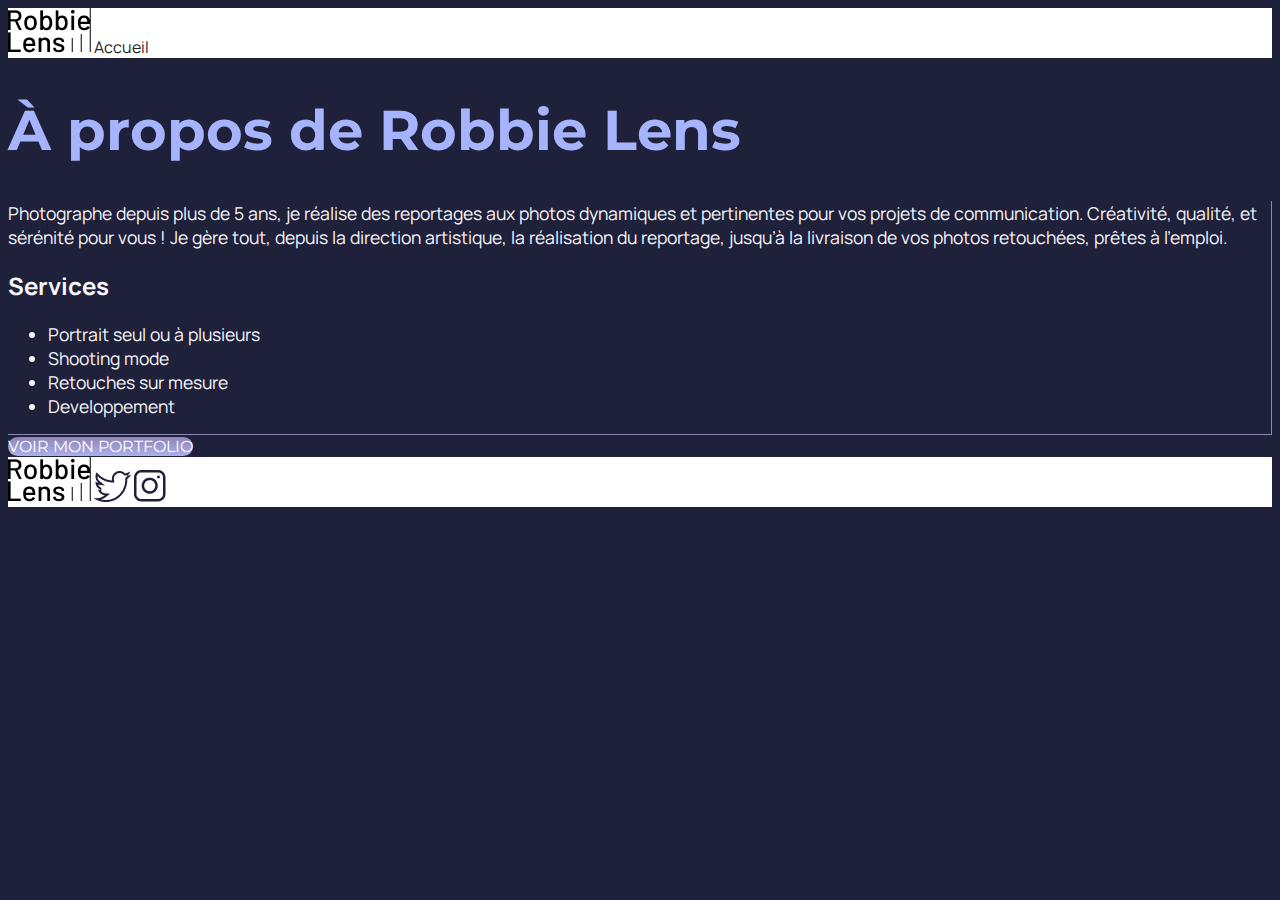
==== a-propos.html @ f3f0650e "Add dynamics" ====
<!DOCTYPE html>
<html lang="fr">

<head>
    <meta charset="utf-8">
    <title>À propos - Robbie Lens Photographie</title>
    <link href="style.css" rel="stylesheet">
    <link rel="preconnect" href="https://fonts.googleapis.com">
    <link rel="preconnect" href="https://fonts.gstatic.com" crossorigin>
    <link href="https://fonts.googleapis.com/css2?family=Manrope&family=Montserrat&display=swap" rel="stylesheet">
</head>

<body>
    <div class="entete">
        <a href="index.html">
            <img src="images/logo.png" alt="Logo Robbie Lens" title="Logo Robbie Lens">
        </a> 
        <a href="index.html">Accueil</a> 
    </div>
    <h1>À propos de Robbie Lens</h1>
    <div class="carre-contenu">
        <p>
            Photographe depuis plus de 5 ans, je réalise des reportages aux photos dynamiques et pertinentes pour vos projets de communication. Créativité, qualité, et sérénité pour vous ! Je gère tout, depuis la direction artistique, la réalisation du reportage, jusqu’à la livraison de vos photos retouchées, prêtes à l’emploi.
        </p>
        <h2>Services</h2>
        <ul>
            <li>Portrait seul ou à plusieurs</li>
            <li>Shooting mode</li>
            <li>Retouches sur mesure</li>
            <li>Developpement</li>
        </ul>
    </div>
    <div>
        <a href="" class="cta">VOIR MON PORTFOLIO</a>
    </div>

    <div class="pied-de-page">
        <a href="index.html">
            <img src="images/logo.png" alt="Logo Robbie Lens" >
        </a>
        <a target="_blank" href="https://twitter.com/" class="lien-icone">
            <img src="images/twitter.png" alt="Logo Twitter" >
        </a>
        <a target="_blank" href="https://www.instagram.com/" class="lien-icone">
            <img src="images/instagram.png" alt="Logo Instagram" >
        </a>
    </div>
</body>

</html>
---- style.css ----
body {
    font-family: 'Manrope', sans-serif;
    font-size: 1em;
    background-color: #1F2039;
  }

a {
    text-decoration: none;
    color: #242424; 
}

a:hover {
    text-decoration: underline;
}

em {
    color: #A5B4FC; 
    font-style: normal;
}

h1 {
    font-size: 3.5em;
    color:#A5B4FC;
    font-family: 'Montserrat', sans-serif;
}

h2 {
    color: #F9F8FF;
}

p,li {
    font-size: 1.1em;
    color: #F9F8FF;
}

.entete,
.pied-de-page {
  background-color: white;
}

.cta {
    background: linear-gradient(#8e86b5, #acaeed);
    color: white;
    border-radius: 50px;
    font-family: 'Montserrat', sans-serif;
}

.cta:hover {
    background: linear-gradient(#696484, #8788BA); 
    text-decoration: none;
}

.lien-icone:hover {
    opacity: 0.5;
  }

.carre-contenu {
    border-right: 1px solid #8E86B5;
    border-bottom: 1px solid #8E86B5;
  }
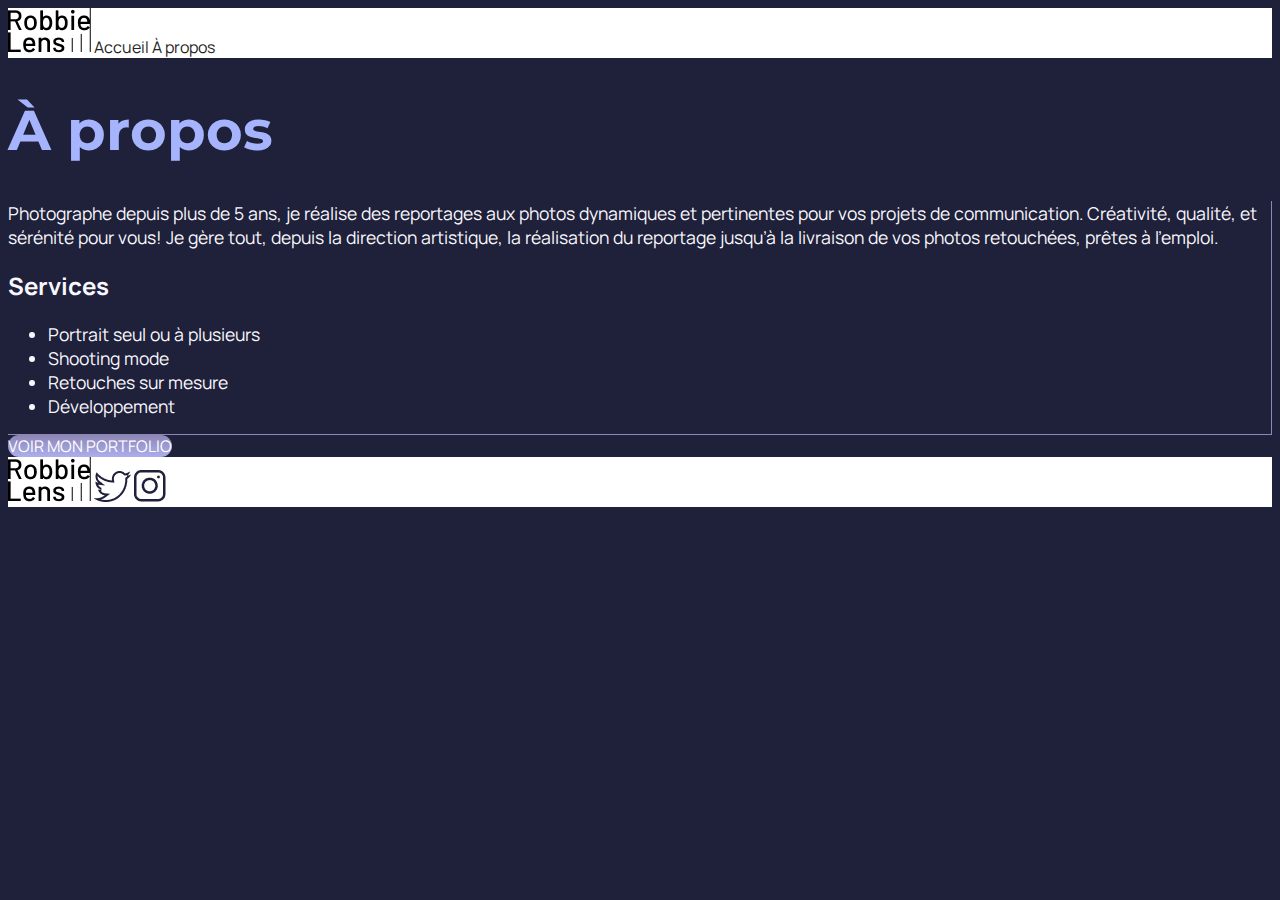
==== commit 14244b67: "Add structure" ====
--- a/a-propos.html
+++ b/a-propos.html
@@ -2,40 +2,48 @@
 <html lang="fr">
 
 <head>
-    <meta charset="utf-8">
+    <meta charset="utf-8" >
     <title>À propos - Robbie Lens Photographie</title>
-    <link href="style.css" rel="stylesheet">
+    <link href="style.css" rel="stylesheet" >
     <link rel="preconnect" href="https://fonts.googleapis.com">
     <link rel="preconnect" href="https://fonts.gstatic.com" crossorigin>
     <link href="https://fonts.googleapis.com/css2?family=Manrope&family=Montserrat&display=swap" rel="stylesheet">
 </head>
 
 <body>
-    <div class="entete">
-        <a href="index.html">
-            <img src="images/logo.png" alt="Logo Robbie Lens" title="Logo Robbie Lens">
-        </a> 
-        <a href="index.html">Accueil</a> 
-    </div>
-    <h1>À propos de Robbie Lens</h1>
-    <div class="carre-contenu">
-        <p>
-            Photographe depuis plus de 5 ans, je réalise des reportages aux photos dynamiques et pertinentes pour vos projets de communication. Créativité, qualité, et sérénité pour vous ! Je gère tout, depuis la direction artistique, la réalisation du reportage, jusqu’à la livraison de vos photos retouchées, prêtes à l’emploi.
-        </p>
-        <h2>Services</h2>
-        <ul>
-            <li>Portrait seul ou à plusieurs</li>
-            <li>Shooting mode</li>
-            <li>Retouches sur mesure</li>
-            <li>Developpement</li>
-        </ul>
-    </div>
-    <div>
-        <a href="" class="cta">VOIR MON PORTFOLIO</a>
-    </div>
-
-    <div class="pied-de-page">
-        <a href="index.html">
+    <header>
+        <nav>
+            <a href="index.html" class="lien-icone">
+                <img src="images/logo.png" alt="Logo Robbie Lens" >
+            </a>
+            <a href="index.html">Accueil</a>
+            <a href="a-propos.html">À propos</a>
+        </nav>
+    </header>
+    <main>
+        <h1>À propos</h1>
+        <div class="carre-contenu">
+            <p>
+                Photographe depuis plus de 5 ans, je réalise des reportages aux photos dynamiques et pertinentes pour
+                vos
+                projets de communication. Créativité, qualité, et sérénité pour vous! Je gère tout, depuis la direction
+                artistique, la réalisation du reportage jusqu’à la livraison de vos photos retouchées, prêtes à
+                l’emploi.
+            </p>
+            <h2>Services</h2>
+            <ul>
+                <li>Portrait seul ou à plusieurs</li>
+                <li>Shooting mode</li>
+                <li>Retouches sur mesure</li>
+                <li>Développement</li>
+            </ul>
+        </div>
+        <div>
+            <a href="" class="cta">VOIR MON PORTFOLIO</a>
+        </div>
+    </main>
+    <footer>
+        <a href="index.html" class="lien-icone">
             <img src="images/logo.png" alt="Logo Robbie Lens" >
         </a>
         <a target="_blank" href="https://twitter.com/" class="lien-icone">
@@ -44,7 +52,7 @@
         <a target="_blank" href="https://www.instagram.com/" class="lien-icone">
             <img src="images/instagram.png" alt="Logo Instagram" >
         </a>
-    </div>
+    </footer>
 </body>
 
 </html>--- a/style.css
+++ b/style.css
@@ -1,60 +1,60 @@
 body {
     font-family: 'Manrope', sans-serif;
     font-size: 1em;
-    background-color: #1F2039;
+    background-color: #1f2039;
   }
-
-a {
+  
+  a {
+    color: #242424;
     text-decoration: none;
-    color: #242424; 
-}
-
-a:hover {
-    text-decoration: underline;
-}
-
-em {
-    color: #A5B4FC; 
+  }
+  
+  em {
+    color: #a5b4fc;
     font-style: normal;
-}
-
-h1 {
+  }
+  
+  h1 {
     font-size: 3.5em;
-    color:#A5B4FC;
+    color: #a5b4fc;
     font-family: 'Montserrat', sans-serif;
-}
-
-h2 {
-    color: #F9F8FF;
-}
-
-p,li {
+  }
+  
+  h2 {
+    color: #f9f8ff;
+  }
+  
+  p,
+  li {
     font-size: 1.1em;
-    color: #F9F8FF;
-}
-
-.entete,
-.pied-de-page {
-  background-color: white;
-}
-
-.cta {
+    color: #f9f8ff;
+  }
+  
+  header,
+  footer {
+    background-color: white;
+  }
+  
+  .cta {
     background: linear-gradient(#8e86b5, #acaeed);
     color: white;
     border-radius: 50px;
-    font-family: 'Montserrat', sans-serif;
-}
-
-.cta:hover {
-    background: linear-gradient(#696484, #8788BA); 
+  }
+  
+  a:hover {
+    text-decoration: underline;
+  }
+  
+  .cta:hover {
+    background: linear-gradient(#696484, #8788ba);
     text-decoration: none;
-}
-
-.lien-icone:hover {
+  }
+  
+  .lien-icone:hover {
     opacity: 0.5;
   }
-
-.carre-contenu {
-    border-right: 1px solid #8E86B5;
-    border-bottom: 1px solid #8E86B5;
+  
+  .carre-contenu {
+    border-right: 1px solid #8e86b5;
+    border-bottom: 1px solid #8e86b5;
   }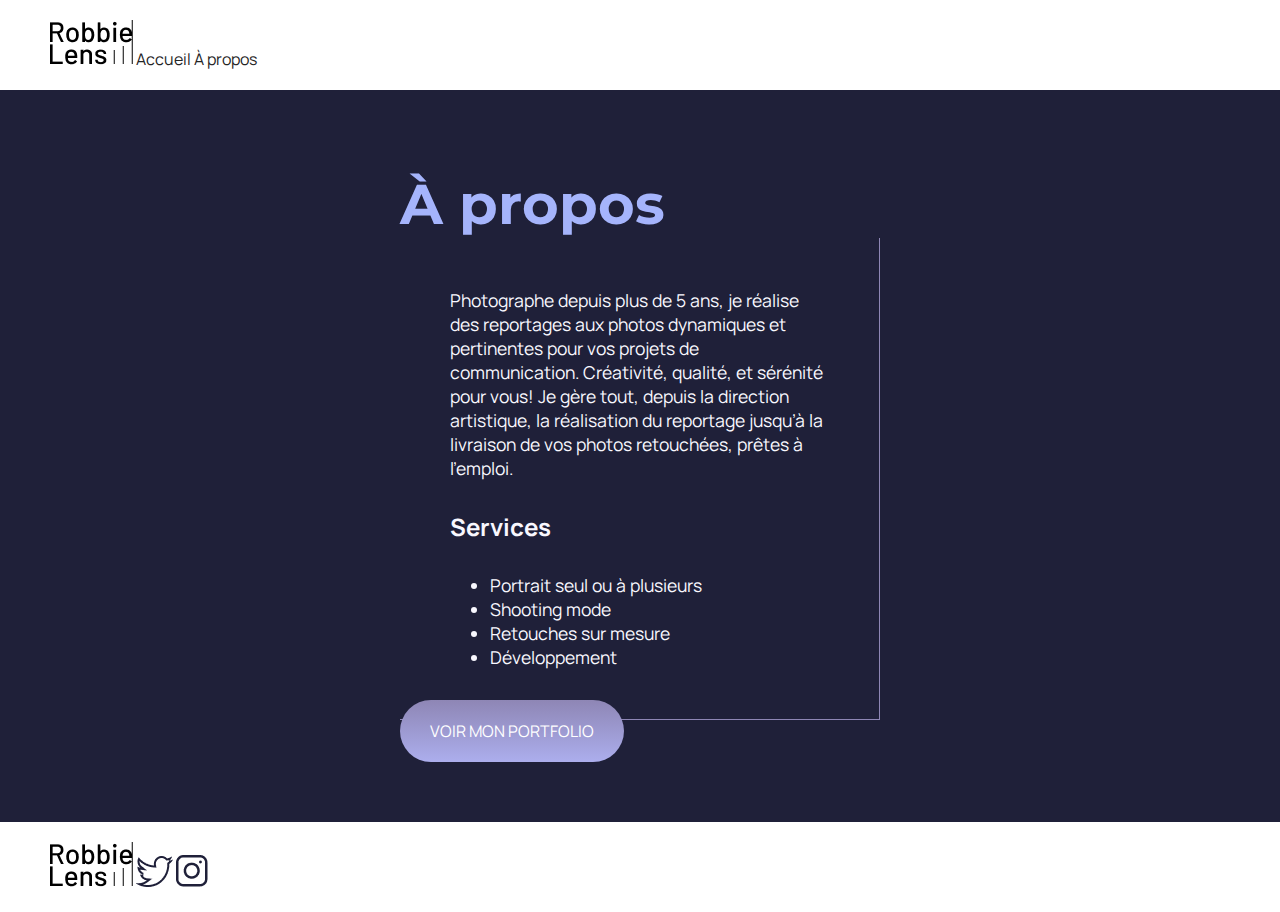
==== commit 19197703: "Add margins" ====
--- a/a-propos.html
+++ b/a-propos.html
@@ -20,7 +20,8 @@
             <a href="a-propos.html">À propos</a>
         </nav>
     </header>
-    <main>
+    <main class="a-propos-main">
+        <section>
         <h1>À propos</h1>
         <div class="carre-contenu">
             <p>
@@ -41,6 +42,7 @@
         <div>
             <a href="" class="cta">VOIR MON PORTFOLIO</a>
         </div>
+    </section>
     </main>
     <footer>
         <a href="index.html" class="lien-icone">
--- a/style.css
+++ b/style.css
@@ -33,12 +33,14 @@
   header,
   footer {
     background-color: white;
+    padding: 20px 50px;
   }
   
   .cta {
     background: linear-gradient(#8e86b5, #acaeed);
     color: white;
     border-radius: 50px;
+    padding: 20px 30px;
   }
   
   a:hover {
@@ -57,4 +59,26 @@
   .carre-contenu {
     border-right: 1px solid #8e86b5;
     border-bottom: 1px solid #8e86b5;
+    padding: 50px;
+  }
+
+  .carre-contenu h2 {
+    margin-top: 30px;
+  }
+  
+  .carre-contenu ul {
+    margin-top: 30px;
+  }
+  
+  section {
+    padding: 80px;
+  }
+  
+  .a-propos-main {
+    width: 50%;
+    margin: auto;
+  }
+
+  * {
+    margin: 0;
   }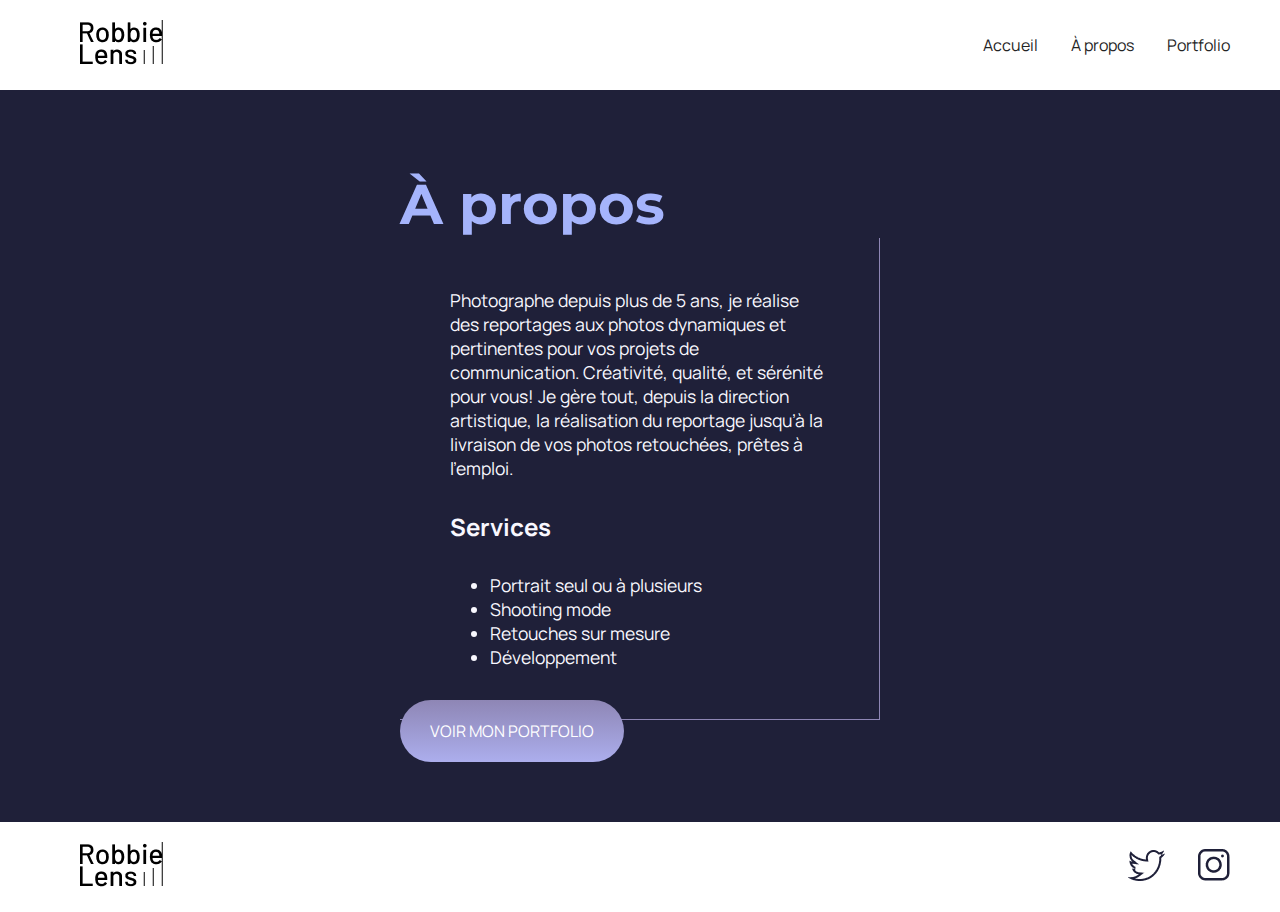
==== commit 92212a93: "Merge pull request #12 from wlafargue/p3c4" ====
--- a/a-propos.html
+++ b/a-propos.html
@@ -16,44 +16,51 @@
             <a href="index.html" class="lien-icone">
                 <img src="images/logo.png" alt="Logo Robbie Lens" >
             </a>
-            <a href="index.html">Accueil</a>
-            <a href="a-propos.html">À propos</a>
+            <div>
+                <a href="index.html">Accueil</a>
+                <a href="a-propos.html">À propos</a>
+                <a href="portfolio.html">Portfolio</a>
+            </div>
         </nav>
     </header>
     <main class="a-propos-main">
         <section>
-        <h1>À propos</h1>
-        <div class="carre-contenu">
-            <p>
-                Photographe depuis plus de 5 ans, je réalise des reportages aux photos dynamiques et pertinentes pour
-                vos
-                projets de communication. Créativité, qualité, et sérénité pour vous! Je gère tout, depuis la direction
-                artistique, la réalisation du reportage jusqu’à la livraison de vos photos retouchées, prêtes à
-                l’emploi.
-            </p>
-            <h2>Services</h2>
-            <ul>
-                <li>Portrait seul ou à plusieurs</li>
-                <li>Shooting mode</li>
-                <li>Retouches sur mesure</li>
-                <li>Développement</li>
-            </ul>
-        </div>
-        <div>
-            <a href="" class="cta">VOIR MON PORTFOLIO</a>
-        </div>
-    </section>
+            <h1>À propos</h1>
+            <div class="carre-contenu">
+                <p>
+                    Photographe depuis plus de 5 ans, je réalise des reportages aux photos dynamiques et pertinentes
+                    pour
+                    vos
+                    projets de communication. Créativité, qualité, et sérénité pour vous! Je gère tout, depuis la
+                    direction
+                    artistique, la réalisation du reportage jusqu’à la livraison de vos photos retouchées, prêtes à
+                    l’emploi.
+                </p>
+                <h2>Services</h2>
+                <ul>
+                    <li>Portrait seul ou à plusieurs</li>
+                    <li>Shooting mode</li>
+                    <li>Retouches sur mesure</li>
+                    <li>Développement</li>
+                </ul>
+            </div>
+            <div>
+                <a href="" class="cta">VOIR MON PORTFOLIO</a>
+            </div>
+        </section>
     </main>
     <footer>
         <a href="index.html" class="lien-icone">
             <img src="images/logo.png" alt="Logo Robbie Lens" >
         </a>
-        <a target="_blank" href="https://twitter.com/" class="lien-icone">
-            <img src="images/twitter.png" alt="Logo Twitter" >
-        </a>
-        <a target="_blank" href="https://www.instagram.com/" class="lien-icone">
-            <img src="images/instagram.png" alt="Logo Instagram" >
-        </a>
+        <div>
+            <a target="_blank" href="https://twitter.com/" class="lien-icone">
+                <img src="images/twitter.png" alt="Logo Twitter" >
+            </a>
+            <a target="_blank" href="https://www.instagram.com/" class="lien-icone">
+                <img src="images/instagram.png" alt="Logo Instagram" >
+            </a>
+        </div>
     </footer>
 </body>
 
--- a/style.css
+++ b/style.css
@@ -1,84 +1,157 @@
+* {
+  margin: 0;
+}
+
 body {
-    font-family: 'Manrope', sans-serif;
-    font-size: 1em;
-    background-color: #1f2039;
-  }
-  
-  a {
-    color: #242424;
-    text-decoration: none;
-  }
-  
-  em {
-    color: #a5b4fc;
-    font-style: normal;
-  }
-  
-  h1 {
-    font-size: 3.5em;
-    color: #a5b4fc;
-    font-family: 'Montserrat', sans-serif;
-  }
-  
-  h2 {
-    color: #f9f8ff;
-  }
-  
-  p,
-  li {
-    font-size: 1.1em;
-    color: #f9f8ff;
-  }
-  
-  header,
-  footer {
-    background-color: white;
-    padding: 20px 50px;
-  }
-  
-  .cta {
-    background: linear-gradient(#8e86b5, #acaeed);
-    color: white;
-    border-radius: 50px;
-    padding: 20px 30px;
-  }
-  
-  a:hover {
-    text-decoration: underline;
-  }
-  
-  .cta:hover {
-    background: linear-gradient(#696484, #8788ba);
-    text-decoration: none;
-  }
-  
-  .lien-icone:hover {
-    opacity: 0.5;
-  }
-  
-  .carre-contenu {
-    border-right: 1px solid #8e86b5;
-    border-bottom: 1px solid #8e86b5;
-    padding: 50px;
-  }
+  font-family: 'Manrope', sans-serif;
+  font-size: 1em;
+  background-color: #1f2039;
+}
 
-  .carre-contenu h2 {
-    margin-top: 30px;
-  }
-  
-  .carre-contenu ul {
-    margin-top: 30px;
-  }
-  
-  section {
-    padding: 80px;
-  }
-  
-  .a-propos-main {
-    width: 50%;
-    margin: auto;
-  }
+a {
+  color: #242424;
+  text-decoration: none;
+}
 
-  * {
-    margin: 0;
-  }+em {
+  color: #a5b4fc;
+  font-style: normal;
+}
+
+h1 {
+  font-size: 3.5em;
+  color: #a5b4fc;
+  font-family: 'Montserrat', sans-serif;
+}
+
+h2 {
+  color: #f9f8ff;
+}
+
+p,
+li {
+  font-size: 1.1em;
+  color: #f9f8ff;
+}
+
+header,
+footer {
+  background-color: white;
+  padding: 20px 50px;
+}
+
+.cta {
+  background: linear-gradient(#8e86b5, #acaeed);
+  color: white;
+  border-radius: 50px;
+  padding: 20px 30px;
+}
+
+a:hover {
+  text-decoration: underline;
+}
+
+.cta:hover {
+  background: linear-gradient(#696484, #8788ba);
+  text-decoration: none;
+}
+
+.lien-icone {
+  margin-left: 30px;
+}
+
+.lien-icone:hover {
+  opacity: 0.5;
+}
+
+.carre-contenu {
+  border-right: 1px solid #8e86b5;
+  border-bottom: 1px solid #8e86b5;
+  padding: 50px;
+}
+
+.carre-contenu h2 {
+  margin-top: 30px;
+}
+
+.carre-contenu ul {
+  margin-top: 30px;
+}
+
+section {
+  padding: 80px;
+}
+
+.a-propos-main {
+  width: 50%;
+  margin: auto;
+}
+
+footer,
+nav {
+  display: flex;
+  flex-direction: row;
+  align-items: center;
+  justify-content: space-between;
+}
+
+nav a {
+  margin-left: 30px;
+}
+
+.accueil-photos {
+  background-color: white;
+  padding: 80px;
+}
+
+.accueil-photos h2 {
+  color: #242424;
+  text-align: center;
+  margin-bottom: 80px;
+}
+
+.accueil-photos div {
+  display: flex;
+  flex-direction: row;
+  gap: 15px;
+  justify-content: center;
+  margin-bottom: 15px;
+}
+
+.accueil-introduction {
+  display: flex;
+  flex-direction: row;
+  width: 50%;
+  align-items: center;
+  margin: auto;
+}
+
+.portfolio-section-photos {
+  background-color: white;
+}
+
+.portfolio-section-photos h2 {
+  color: #242424;
+  margin-bottom: 80px;
+}
+
+.grid-paysages {
+  display: grid;
+  grid-template-columns: 1fr 1fr 1fr;
+  grid-template-rows: 300px 300px 300px;
+  gap: 15px;
+}
+
+.grid-portraits {
+  display: grid;
+  grid-template-columns: 1fr 1fr 1fr;
+  grid-template-rows: 300px 300px;
+  gap: 15px;
+}
+
+.grid-paysages img,
+.grid-portraits img {
+  width: 100%;
+  height: 100%;
+  object-fit: cover;
+}
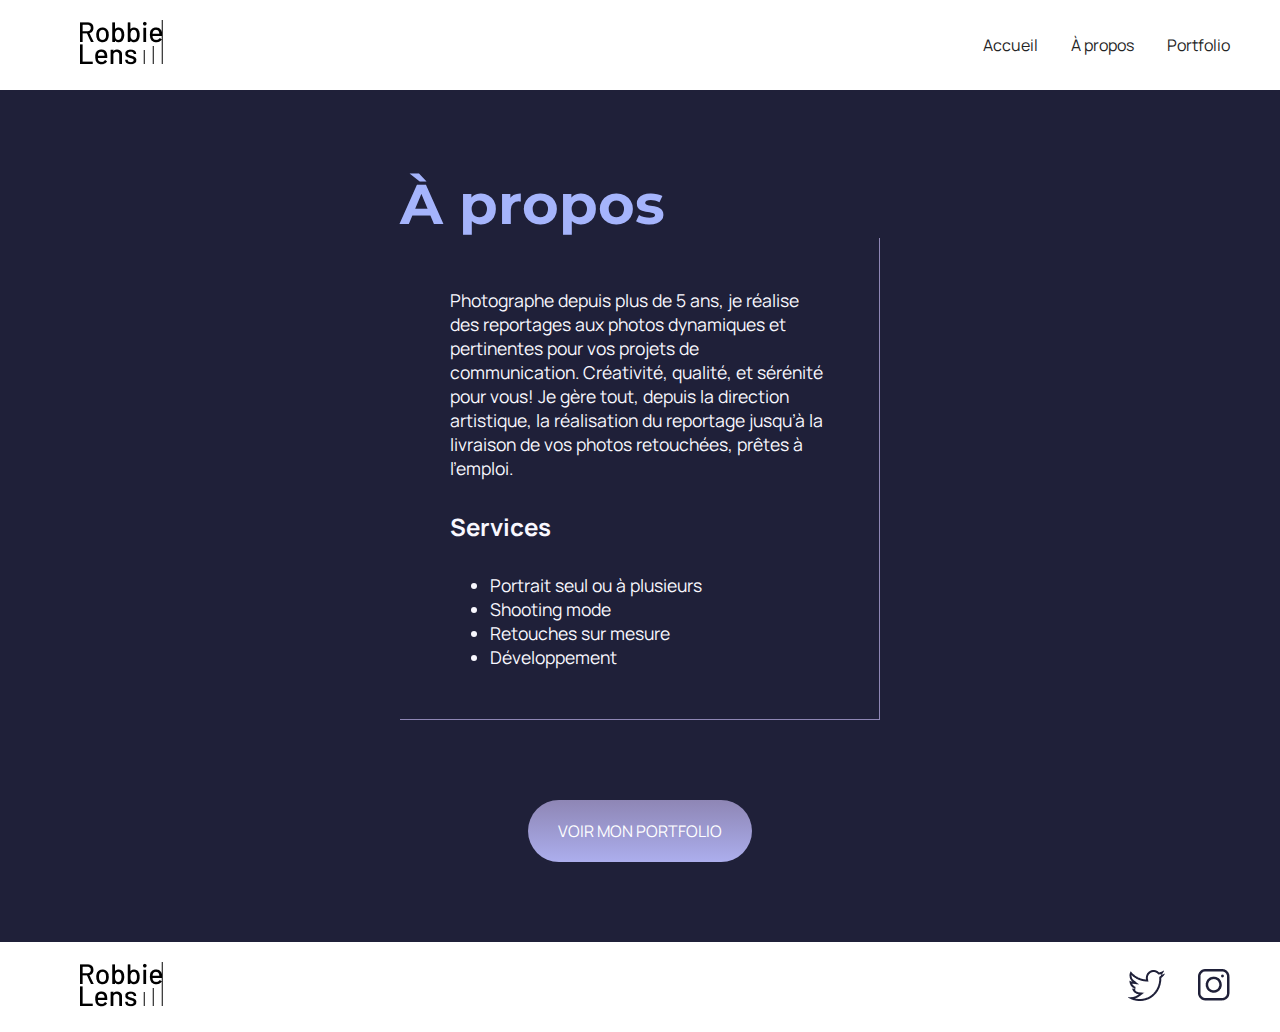
==== commit a1168664: "Merge pull request #13 from wlafargue/p3c5" ====
--- a/a-propos.html
+++ b/a-propos.html
@@ -45,7 +45,7 @@
                 </ul>
             </div>
             <div>
-                <a href="" class="cta">VOIR MON PORTFOLIO</a>
+                <a href="portfolio.html" class="cta">VOIR MON PORTFOLIO</a>
             </div>
         </section>
     </main>
--- a/style.css
+++ b/style.css
@@ -41,6 +41,7 @@
 }
 
 .cta {
+  display: inline-block;
   background: linear-gradient(#8e86b5, #acaeed);
   color: white;
   border-radius: 50px;
@@ -68,6 +69,7 @@
   border-right: 1px solid #8e86b5;
   border-bottom: 1px solid #8e86b5;
   padding: 50px;
+  margin-bottom: 80px;
 }
 
 .carre-contenu h2 {
@@ -76,6 +78,10 @@
 
 .carre-contenu ul {
   margin-top: 30px;
+}
+
+.carre-contenu + div {
+  text-align: center;
 }
 
 section {
@@ -121,9 +127,21 @@
 .accueil-introduction {
   display: flex;
   flex-direction: row;
-  width: 50%;
-  align-items: center;
+  width: 60%;
+  align-items: flex-start;
   margin: auto;
+}
+
+.accueil-introduction h1 {
+  margin-bottom: 15px;
+}
+
+.accueil-introduction p {
+  margin-bottom: 30px;
+}
+
+.accueil-introduction div {
+  padding-right: 80px;
 }
 
 .portfolio-section-photos {
@@ -155,3 +173,26 @@
   height: 100%;
   object-fit: cover;
 }
+
+.lien-conteneur-photo {
+  position: relative;
+}
+
+.photo-hover {
+  position: absolute;
+  top: 0;
+  left: 0;
+  right: 0;
+  bottom: 0;
+  display: flex;
+  align-items: center;
+  justify-content: center;
+  font-size: 1.5em;
+  color: white;
+  background-color: rgba(0, 0, 0, 0.7);
+  display: none;
+}
+
+.lien-conteneur-photo:hover .photo-hover {
+  display: flex;
+}
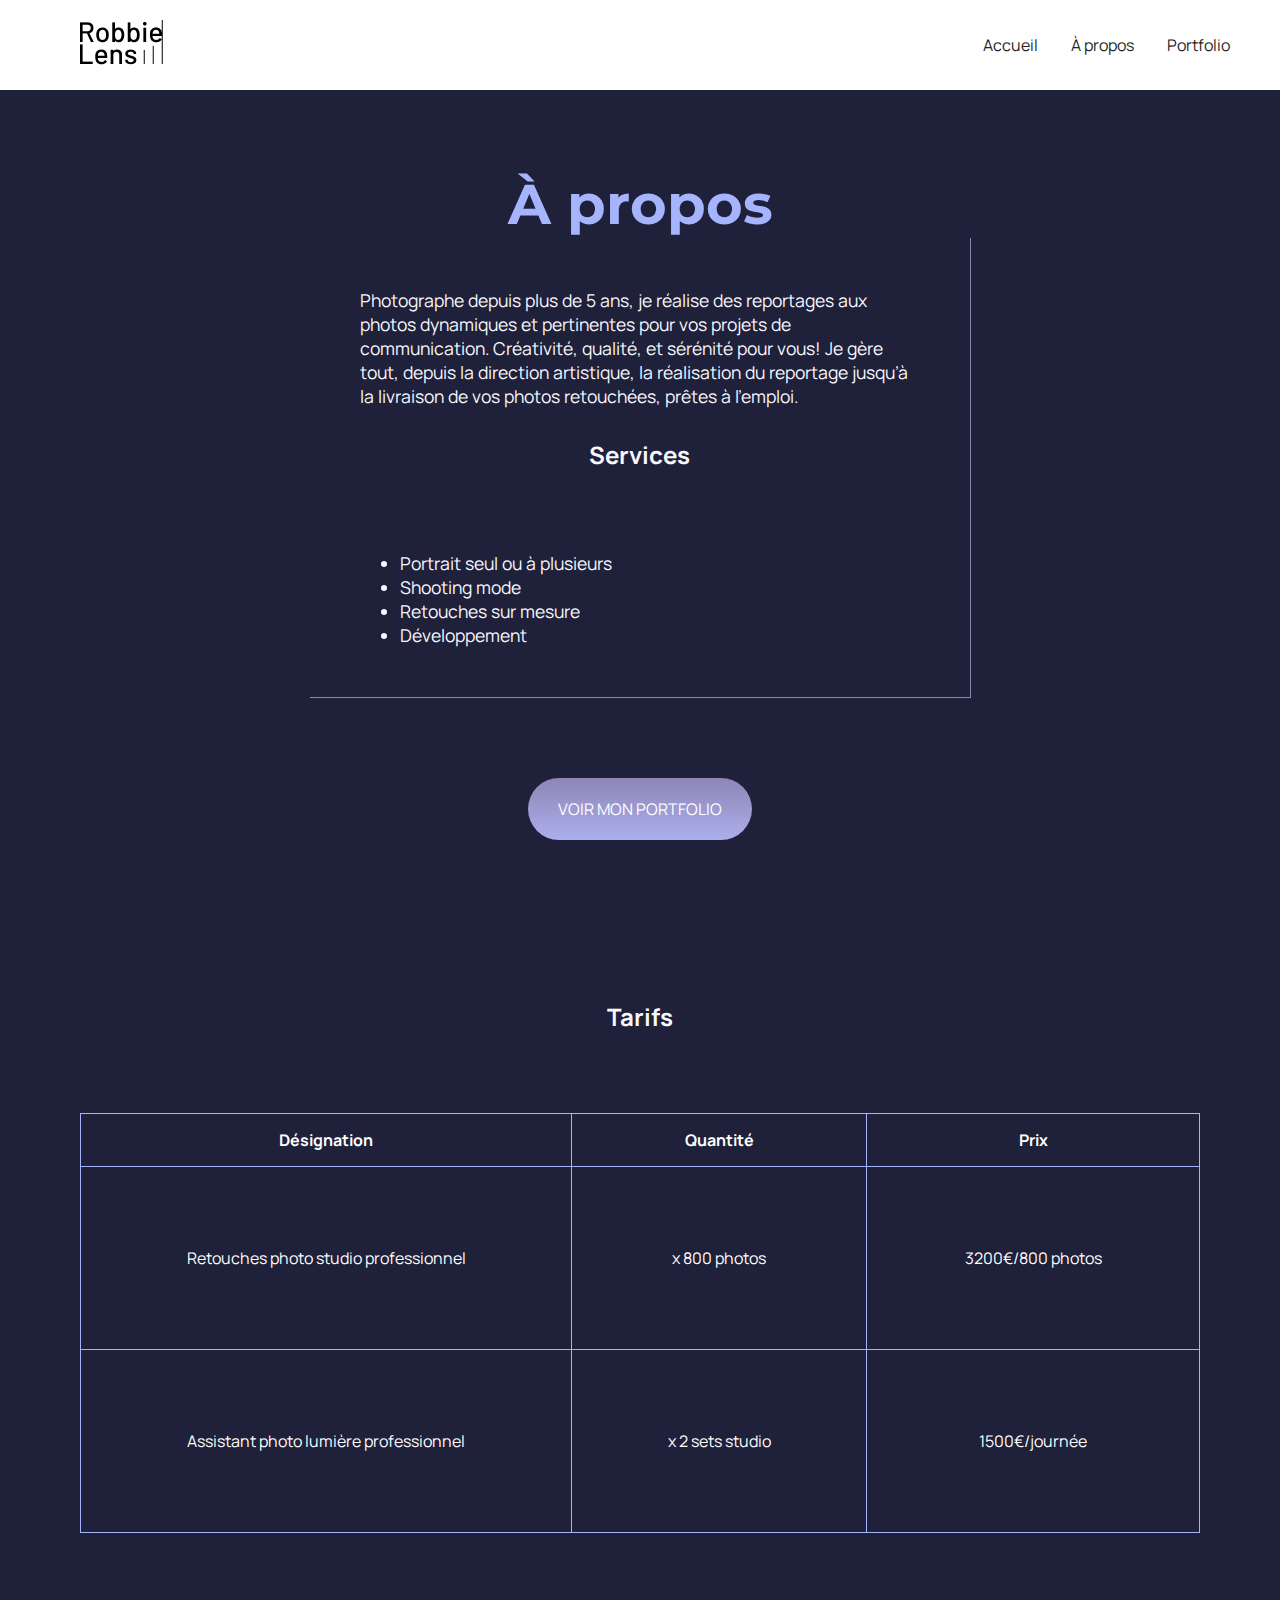
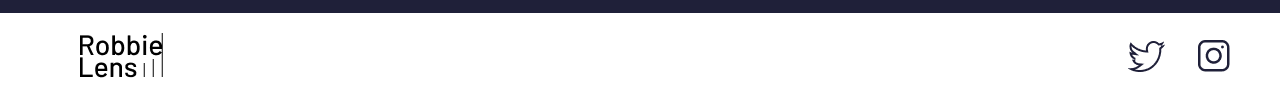
==== commit b1d4dbdf: "Merge pull request #14 from wlafargue/p4c1" ====
--- a/a-propos.html
+++ b/a-propos.html
@@ -4,7 +4,8 @@
 <head>
     <meta charset="utf-8" >
     <title>À propos - Robbie Lens Photographie</title>
-    <link href="style.css" rel="stylesheet" >
+    <link href="style/style.css" rel="stylesheet" >
+    <link href="style/a-propos.css" rel="stylesheet" >
     <link rel="preconnect" href="https://fonts.googleapis.com">
     <link rel="preconnect" href="https://fonts.gstatic.com" crossorigin>
     <link href="https://fonts.googleapis.com/css2?family=Manrope&family=Montserrat&display=swap" rel="stylesheet">
@@ -48,6 +49,34 @@
                 <a href="portfolio.html" class="cta">VOIR MON PORTFOLIO</a>
             </div>
         </section>
+        <section>
+            <h2>Tarifs</h2>
+            <table>
+                <thead>
+                    <tr>
+                        <th>Désignation</th>
+                        <th>Quantité</th>
+                        <th>Prix</th>
+                    </tr>
+                </thead>
+                <tbody>
+                    <tr>
+                        <td>Retouches photo
+                            studio professionnel</td>
+                        <td>x 800 photos</td>
+                        <td>3200€/800 photos</td>
+                    </tr>
+                    <tr>
+                        <td>Assistant photo
+                            lumière professionnel</td>
+                        <td>x 2 sets studio</td>
+                        <td>1500€/journée</td>
+                    </tr>
+                </tbody>
+            </table>
+            </h2>
+
+        </section>
     </main>
     <footer>
         <a href="index.html" class="lien-icone">
--- a/style/style.css
+++ b/style/style.css
@@ -0,0 +1,82 @@
+* {
+  margin: 0;
+}
+
+body {
+  font-family: 'Manrope', sans-serif;
+  font-size: 1em;
+  background-color: #1f2039;
+}
+
+a {
+  color: #242424;
+  text-decoration: none;
+}
+
+em {
+  color: #a5b4fc;
+  font-style: normal;
+}
+
+h1 {
+  font-size: 3.5em;
+  color: #a5b4fc;
+  font-family: 'Montserrat', sans-serif;
+}
+
+h2 {
+  color: #f9f8ff;
+}
+
+p,
+li {
+  font-size: 1.1em;
+  color: #f9f8ff;
+}
+
+header,
+footer {
+  background-color: white;
+  padding: 20px 50px;
+}
+
+.cta {
+  display: inline-block;
+  background: linear-gradient(#8e86b5, #acaeed);
+  color: white;
+  border-radius: 50px;
+  padding: 20px 30px;
+}
+
+a:hover {
+  text-decoration: underline;
+}
+
+.cta:hover {
+  background: linear-gradient(#696484, #8788ba);
+  text-decoration: none;
+}
+
+.lien-icone {
+  margin-left: 30px;
+}
+
+.lien-icone:hover {
+  opacity: 0.5;
+}
+
+section {
+  padding: 80px;
+}
+
+footer,
+nav {
+  display: flex;
+  flex-direction: row;
+  align-items: center;
+  justify-content: space-between;
+}
+
+nav a {
+  margin-left: 30px;
+}
--- a/style/a-propos.css
+++ b/style/a-propos.css
@@ -0,0 +1,50 @@
+.carre-contenu {
+  border-right: 1px solid #8e86b5;
+  border-bottom: 1px solid #8e86b5;
+  padding: 50px;
+  width: 50%;
+  margin: auto;
+  margin-bottom: 80px;
+}
+
+.carre-contenu h2 {
+  margin-top: 30px;
+}
+
+.carre-contenu ul {
+  margin-top: 30px;
+}
+
+.carre-contenu + div {
+  text-align: center;
+}
+
+.a-propos-main {
+  margin: auto;
+}
+
+table {
+  color: white;
+  text-align: center;
+  width: 100%;
+  border-collapse: collapse;
+}
+
+td,
+th {
+  padding: 15px;
+  border: 1px solid #a5b4fc;
+}
+
+td {
+  padding: 80px;
+}
+
+h2 {
+  margin-bottom: 80px;
+}
+
+h1,
+h2 {
+  text-align: center;
+}
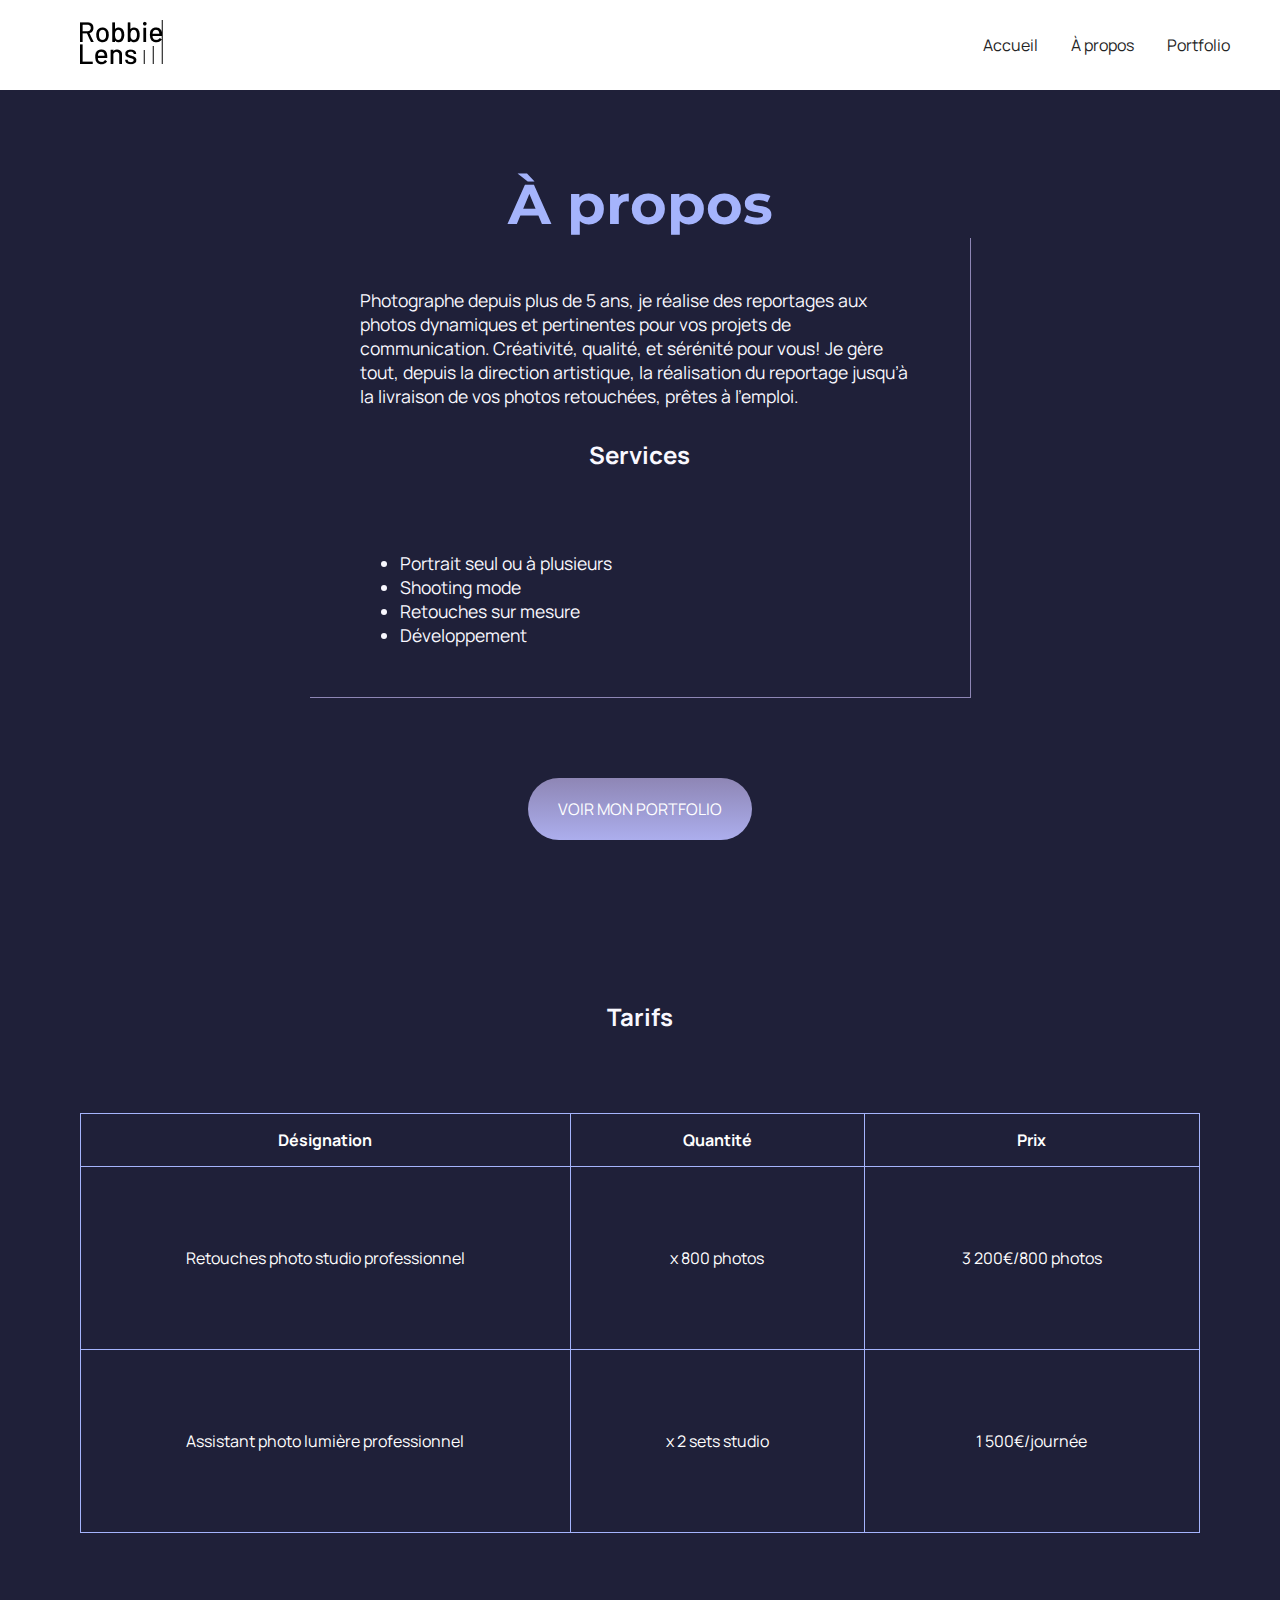
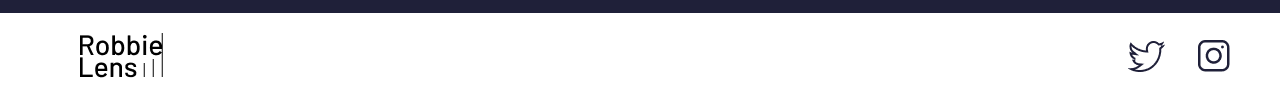
==== commit 32f61448: "Merge branch 'main' into p4c4" ====
--- a/a-propos.html
+++ b/a-propos.html
@@ -15,7 +15,7 @@
     <header>
         <nav>
             <a href="index.html" class="lien-icone">
-                <img src="images/logo.png" alt="Logo Robbie Lens" >
+                <img src="images/logo.png" alt="Logo Robbie Lens" />
             </a>
             <div>
                 <a href="index.html">Accueil</a>
@@ -49,7 +49,7 @@
                 <a href="portfolio.html" class="cta">VOIR MON PORTFOLIO</a>
             </div>
         </section>
-        <section>
+        <section class="section-tarifs">
             <h2>Tarifs</h2>
             <table>
                 <thead>
@@ -64,17 +64,16 @@
                         <td>Retouches photo
                             studio professionnel</td>
                         <td>x 800 photos</td>
-                        <td>3200€/800 photos</td>
+                        <td>3 200€/800 photos</td>
                     </tr>
                     <tr>
                         <td>Assistant photo
                             lumière professionnel</td>
                         <td>x 2 sets studio</td>
-                        <td>1500€/journée</td>
+                        <td>1 500€/journée</td>
                     </tr>
                 </tbody>
             </table>
-            </h2>
 
         </section>
     </main>
